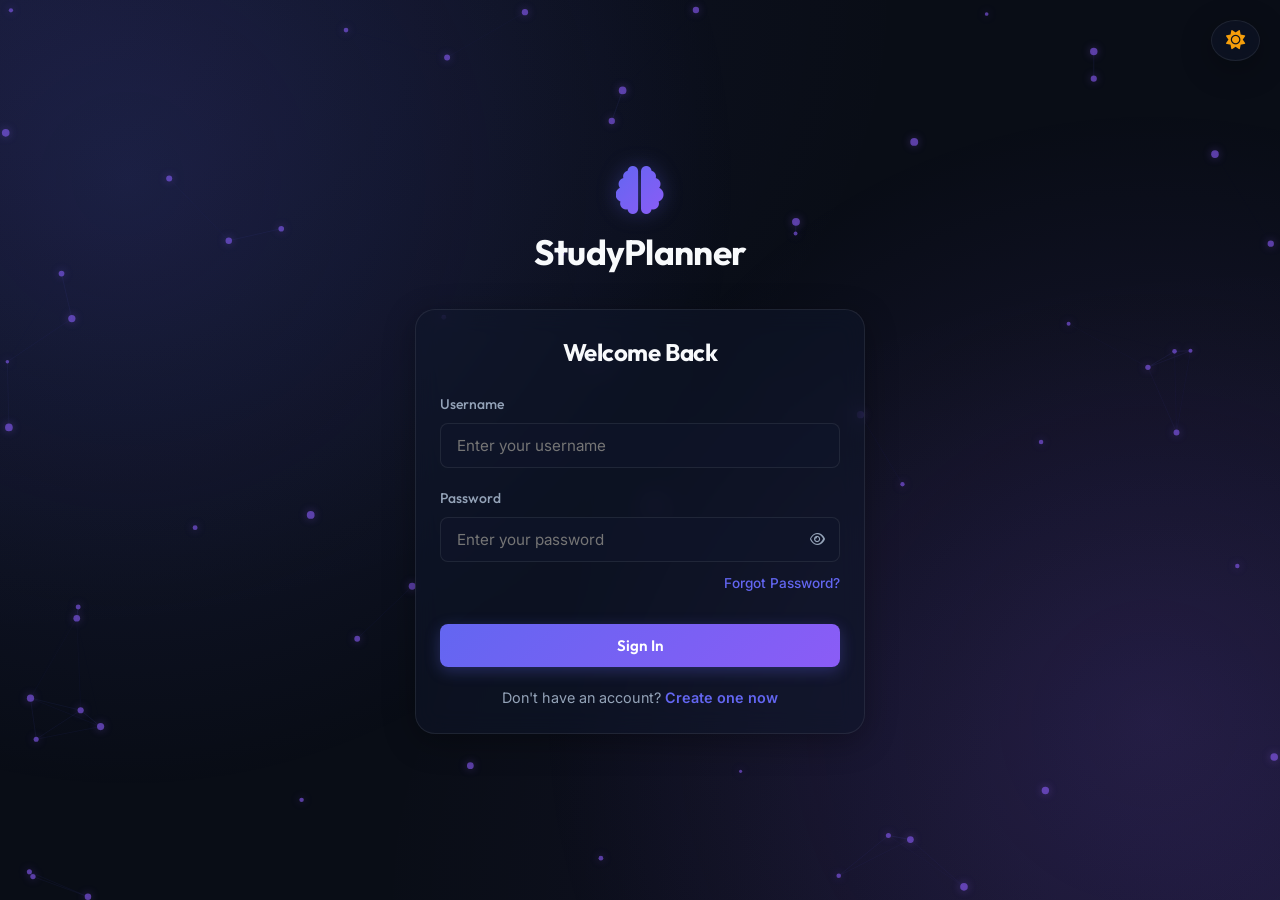
==== frontend/login.html @ 648e62f3 "Initial commit: Smart Study Planner Full-Stack App" ====
<!DOCTYPE html>
<html lang="en">
<head>
    <meta charset="UTF-8">
    <meta name="viewport" content="width=device-width, initial-scale=1.0">
    <title>Sign In - Smart Study Planner</title>
    <!-- Icons -->
    <link rel="stylesheet" href="https://cdnjs.cloudflare.com/ajax/libs/font-awesome/6.4.0/css/all.min.css">
    <!-- Stylesheets -->
    <link rel="stylesheet" href="css/global.css?v=1.2">
    <link rel="stylesheet" href="css/auth.css?v=1.2">
    <link rel="stylesheet" href="css/responsive.css?v=1.2">
    <script src="js/theme.js"></script>
</head>
<body style="position: relative;">
    
    <!-- Floating Theme Toggle -->
    <div style="position: absolute; top: 20px; right: 20px; z-index: 100;">
        <button onclick="toggleTheme()" class="glass-panel" title="Toggle Theme" style="padding: 10px 14px; border-radius: 50%; color: var(--text-secondary); font-size: 1.2rem; display: flex; align-items: center; justify-content: center;">
            <i class="fas fa-sun theme-toggle-icon"></i>
        </button>
    </div>
    
    <div class="auth-wrapper">
        <div class="auth-container">
            <!-- Brand -->
            <div class="auth-brand">
                <a href="index.html">
                    <i class="fas fa-brain"></i>
                    <h1>StudyPlanner</h1>
                </a>
            </div>

            <!-- Card Box -->
            <div class="glass-card auth-card">
                <h2 class="auth-title">Welcome Back</h2>
                
                <!-- Alert Notifications -->
                <div id="auth-alert" class="alert alert-danger">
                    <i class="fas fa-exclamation-circle"></i>
                    <span id="auth-alert-text">Error message here</span>
                </div>

                <!-- Form -->
                <form id="login-form" novalidate>
                    <div class="input-group">
                        <label for="username" class="input-label">Username</label>
                        <input type="text" id="username" class="input-field" placeholder="Enter your username" required>
                    </div>

                    <div class="input-group">
                        <label for="password" class="input-label">Password</label>
                        <div style="position: relative; display: flex; align-items: center; width: 100%;">
                            <input type="password" id="password" class="input-field" placeholder="Enter your password" required style="padding-right: 45px;">
                            <button type="button" id="toggle-password" style="position: absolute; right: 15px; background: none; border: none; color: var(--text-secondary); cursor: pointer; display: flex; align-items: center; justify-content: center; z-index: 10; padding: 0;">
                                <i class="far fa-eye" id="password-eye-icon"></i>
                            </button>
                        </div>
                    </div>

                    <div style="text-align: right; margin-top: -12px; margin-bottom: 20px;">
                        <a href="#" id="forgot-password-link" style="font-size: 0.85rem; color: var(--primary); font-weight: 500; text-decoration: none; transition: var(--transition-fast);" onmouseover="this.style.color='var(--secondary)'" onmouseout="this.style.color='var(--primary)'">Forgot Password?</a>
                    </div>

                    <button type="submit" class="btn-primary" style="width: 100%; margin-top: 10px;">Sign In</button>
                </form>

                <!-- Footer link -->
                <div class="auth-footer">
                    Don't have an account? <a href="register.html">Create one now</a>
                </div>
            </div>
        </div>
    </div>

    <!-- Forgot Password Modal Backdrop -->
    <div id="forgot-password-modal" style="display: none; position: fixed; top: 0; left: 0; width: 100%; height: 100%; background: rgba(15, 23, 42, 0.6); backdrop-filter: blur(8px); -webkit-backdrop-filter: blur(8px); z-index: 1000; align-items: center; justify-content: center; box-sizing: border-box; padding: 20px;">
        <!-- Modal Card -->
        <div class="glass-card" id="forgot-modal-card" style="width: 100%; max-width: 400px; padding: 30px; position: relative; border-radius: var(--radius-lg); box-sizing: border-box; transform: scale(0.9); transition: transform 0.3s ease-out; background: var(--glass-bg); border: 1px solid var(--glass-border); box-shadow: 0 8px 32px 0 var(--glass-shadow);">
            <!-- Close Button -->
            <button id="close-forgot-modal" type="button" style="position: absolute; top: 20px; right: 20px; background: none; border: none; color: var(--text-secondary); font-size: 1.2rem; cursor: pointer; display: flex; align-items: center; justify-content: center; width: 30px; height: 30px; border-radius: 50%; transition: background 0.2s;" onmouseover="this.style.background='rgba(255,255,255,0.05)'" onmouseout="this.style.background='none'">
                <i class="fas fa-times"></i>
            </button>
            <h3 style="font-size: 1.3rem; margin-bottom: 8px; font-family: var(--font-heading); color: var(--text-primary); margin-top: 0; display: flex; align-items: center; gap: 8px;">
                <i class="fas fa-key" style="color: var(--primary);"></i> Reset Password
            </h3>
            <p style="font-size: 0.88rem; color: var(--text-secondary); margin-bottom: 20px; line-height: 1.4; margin-top: 0;">Enter your registered details and a new password below to reset access.</p>
            
            <!-- Alert Box for Modal -->
            <div id="forgot-alert" class="alert alert-danger" style="display: none; padding: 12px 16px; border-radius: var(--radius-sm); font-size: 0.9rem; margin-bottom: 15px; align-items: center; gap: 10px;">
                <i class="fas fa-exclamation-circle"></i>
                <span id="forgot-alert-text">Error message here</span>
            </div>
            <div id="forgot-success" class="alert alert-success" style="display: none; padding: 12px 16px; border-radius: var(--radius-sm); font-size: 0.9rem; margin-bottom: 15px; align-items: center; gap: 10px;">
                <i class="fas fa-check-circle"></i>
                <span id="forgot-success-text">Success message here</span>
            </div>

            <!-- Forgot Form -->
            <form id="forgot-form" novalidate>
                <div class="input-group">
                    <label for="forgot-username" class="input-label">Username</label>
                    <input type="text" id="forgot-username" class="input-field" placeholder="Enter your username" required>
                </div>
                <div class="input-group">
                    <label for="forgot-email" class="input-label">Email Address</label>
                    <input type="email" id="forgot-email" class="input-field" placeholder="Enter your email" required>
                </div>
                <div class="input-group">
                    <label for="forgot-new-password" class="input-label">New Password</label>
                    <div style="position: relative; display: flex; align-items: center; width: 100%;">
                        <input type="password" id="forgot-new-password" class="input-field" placeholder="Enter new password" required style="padding-right: 45px;">
                        <button type="button" id="toggle-forgot-password" style="position: absolute; right: 15px; background: none; border: none; color: var(--text-secondary); cursor: pointer; display: flex; align-items: center; justify-content: center; z-index: 10; padding: 0;">
                            <i class="far fa-eye" id="forgot-password-eye-icon"></i>
                        </button>
                    </div>
                </div>
                <button type="submit" class="btn-primary" style="width: 100%; margin-top: 15px; height: 46px; display: flex; align-items: center; justify-content: center; gap: 8px;">
                    <i class="fas fa-cog fa-spin" id="forgot-spinner" style="display: none;"></i>
                    <span>Reset Password</span>
                </button>
            </form>
        </div>
    </div>

    <!-- Scripts -->
    <script src="js/api.js"></script>
    <script src="js/auth.js"></script>
    <script src="js/validation.js"></script>
    <script src="js/particles.js"></script>
</body>
</html>
---- frontend/css/global.css ----
/* Smart Study Planner - Global Styles & Design System */
@import url('https://fonts.googleapis.com/css2?family=Outfit:wght@300;400;500;600;700;800&family=Inter:wght@300;400;500;600;700&display=swap');

:root {
    /* Color Palette */
    --bg-dark: #090d16;
    --bg-dark-900: #0f172a;
    --bg-dark-950: #020617;
    --text-primary: #f8fafc;
    --text-secondary: #94a3b8;
    --text-muted: #64748b;
    
    --profile-banner: linear-gradient(135deg, rgba(99, 102, 241, 0.25) 0%, rgba(139, 92, 246, 0.25) 50%, rgba(217, 70, 239, 0.2) 100%);
    --grid-color: rgba(255, 255, 255, 0.035);
    
    --primary: #6366f1;
    --primary-glow: rgba(99, 102, 241, 0.15);
    --secondary: #8b5cf6;
    --secondary-glow: rgba(139, 92, 246, 0.15);
    
    --success: #10b981;
    --success-glow: rgba(16, 185, 129, 0.15);
    --warning: #f59e0b;
    --warning-glow: rgba(245, 158, 11, 0.15);
    --danger: #f43f5e;
    --danger-glow: rgba(244, 63, 94, 0.15);
    --info: #06b6d4;
    --info-glow: rgba(6, 182, 212, 0.15);

    /* Glassmorphism Styles */
    --glass-bg: rgba(15, 23, 42, 0.55);
    --glass-border: rgba(255, 255, 255, 0.08);
    --glass-shadow: rgba(0, 0, 0, 0.3);
    
    /* System Globals */
    --font-heading: 'Outfit', sans-serif;
    --font-body: 'Inter', sans-serif;
    --radius-sm: 8px;
    --radius-md: 12px;
    --radius-lg: 20px;
    --radius-xl: 30px;
    
    --transition-fast: 0.2s ease;
    --transition-normal: 0.3s ease;
    --transition-slow: 0.5s ease;
    
    --sidebar-width: 260px;
    --navbar-height: 70px;
}

/* Base Resets */
* {
    margin: 0;
    padding: 0;
    box-sizing: border-box;
    outline: none;
}

body {
    background-color: var(--bg-dark);
    background-image: 
        radial-gradient(at 0% 0%, rgba(99, 102, 241, 0.1) 0px, transparent 50%),
        radial-gradient(at 100% 100%, rgba(139, 92, 246, 0.1) 0px, transparent 50%);
    color: var(--text-primary);
    font-family: var(--font-body);
    min-height: 100vh;
    overflow-x: hidden;
    line-height: 1.5;
}

h1, h2, h3, h4, h5, h6 {
    font-family: var(--font-heading);
    font-weight: 700;
    letter-spacing: -0.02em;
    color: var(--text-primary);
}

a {
    color: inherit;
    text-decoration: none;
    transition: var(--transition-fast);
}

button {
    cursor: pointer;
    font-family: var(--font-heading);
    border: none;
    background: none;
    transition: var(--transition-fast);
}

/* Glass Card Utility */
.glass-panel {
    background: var(--glass-bg);
    border: 1px solid var(--glass-border);
    backdrop-filter: blur(12px);
    -webkit-backdrop-filter: blur(12px);
    box-shadow: 0 8px 32px 0 var(--glass-shadow);
    border-radius: var(--radius-md);
}

.glass-card {
    background: var(--glass-bg);
    border: 1px solid var(--glass-border);
    backdrop-filter: blur(12px);
    -webkit-backdrop-filter: blur(12px);
    box-shadow: 0 8px 32px 0 var(--glass-shadow);
    border-radius: var(--radius-lg);
    padding: 24px;
    transition: transform var(--transition-fast), border-color var(--transition-fast), box-shadow var(--transition-fast);
}

.glass-card:hover {
    transform: translateY(-4px);
    border-color: rgba(255, 255, 255, 0.15);
    box-shadow: 0 12px 40px 0 rgba(0, 0, 0, 0.4);
}

/* Text Gradients */
.text-gradient-primary {
    background: linear-gradient(135deg, var(--primary), var(--secondary));
    -webkit-background-clip: text;
    -webkit-text-fill-color: transparent;
}

.text-gradient-cyan {
    background: linear-gradient(135deg, var(--info), var(--primary));
    -webkit-background-clip: text;
    -webkit-text-fill-color: transparent;
}

/* Inputs & Form Fields */
.input-group {
    margin-bottom: 20px;
    position: relative;
}

.input-label {
    display: block;
    margin-bottom: 8px;
    font-size: 0.875rem;
    font-weight: 500;
    color: var(--text-secondary);
    font-family: var(--font-heading);
}

.input-field {
    width: 100%;
    padding: 12px 16px;
    background: rgba(15, 23, 42, 0.6);
    border: 1px solid var(--glass-border);
    border-radius: var(--radius-sm);
    color: var(--text-primary);
    font-family: var(--font-body);
    font-size: 0.95rem;
    transition: var(--transition-fast);
}

.input-field:focus {
    border-color: var(--primary);
    box-shadow: 0 0 0 3px var(--primary-glow);
    background: rgba(15, 23, 42, 0.8);
}

select.input-field option {
    background-color: var(--bg-dark-900);
    color: var(--text-primary);
}


/* Premium Buttons */
.btn-primary {
    background: linear-gradient(135deg, var(--primary), var(--secondary));
    color: white;
    padding: 12px 24px;
    border-radius: var(--radius-sm);
    font-weight: 600;
    font-size: 0.95rem;
    box-shadow: 0 4px 15px rgba(99, 102, 241, 0.3);
}

.btn-primary:hover {
    transform: translateY(-2px);
    box-shadow: 0 6px 20px rgba(99, 102, 241, 0.4);
}

.btn-primary:active {
    transform: translateY(0);
}

.btn-secondary {
    background: rgba(255, 255, 255, 0.05);
    border: 1px solid var(--glass-border);
    color: var(--text-primary);
    padding: 12px 24px;
    border-radius: var(--radius-sm);
    font-weight: 600;
    font-size: 0.95rem;
}

.btn-secondary:hover {
    background: rgba(255, 255, 255, 0.1);
    border-color: rgba(255, 255, 255, 0.2);
}

/* Scrollbar Customization */
::-webkit-scrollbar {
    width: 8px;
    height: 8px;
}

::-webkit-scrollbar-track {
    background: var(--bg-dark);
}

::-webkit-scrollbar-thumb {
    background: rgba(255, 255, 255, 0.1);
    border-radius: var(--radius-sm);
}

::-webkit-scrollbar-thumb:hover {
    background: rgba(255, 255, 255, 0.2);
}

/* Structural Skeletons */
.app-container {
    display: flex;
    min-height: 100vh;
}

.main-content {
    flex: 1;
    margin-left: var(--sidebar-width);
    padding: 30px;
    padding-top: calc(var(--navbar-height) + 20px);
    transition: margin var(--transition-normal);
    display: flex;
    flex-direction: column;
    min-height: 100vh;
    box-sizing: border-box;
}

#footer-placeholder {
    margin-top: auto;
    width: 100%;
}

/* Badge System */
.badge {
    display: inline-flex;
    align-items: center;
    padding: 4px 10px;
    font-size: 0.75rem;
    font-weight: 600;
    border-radius: 9999px;
    font-family: var(--font-heading);
}

.badge-easy {
    background-color: var(--success-glow);
    color: var(--success);
    border: 1px solid rgba(16, 185, 129, 0.3);
}

.badge-medium {
    background-color: var(--warning-glow);
    color: var(--warning);
    border: 1px solid rgba(245, 158, 11, 0.3);
}

.badge-hard {
    background-color: var(--danger-glow);
    color: var(--danger);
    border: 1px solid rgba(244, 63, 94, 0.3);
}

/* Light Theme Variables & Component Rules */
body.light-theme {
    background-color: #f1f5f9;
    background-image: 
        radial-gradient(at 0% 0%, rgba(99, 102, 241, 0.04) 0px, transparent 50%),
        radial-gradient(at 100% 100%, rgba(139, 92, 246, 0.04) 0px, transparent 50%);

    --bg-dark: #f1f5f9;
    --bg-dark-900: #e2e8f0;
    --bg-dark-950: #cbd5e1;

    --text-primary: #0f172a;
    --text-secondary: #475569;
    --text-muted: #64748b;

    --glass-bg: rgba(255, 255, 255, 0.7);
    --glass-border: rgba(15, 23, 42, 0.08);
    --glass-shadow: rgba(15, 23, 42, 0.05);

    --profile-banner: linear-gradient(135deg, rgba(99, 102, 241, 0.08) 0%, rgba(139, 92, 246, 0.08) 50%, rgba(217, 70, 239, 0.06) 100%);
    --grid-color: rgba(99, 102, 241, 0.05);
}

body.light-theme .input-field {
    background: rgba(255, 255, 255, 0.85);
    border: 1px solid rgba(15, 23, 42, 0.12);
    color: #0f172a;
}

body.light-theme .input-field:focus {
    background: #ffffff;
    border-color: var(--primary);
}

body.light-theme ::-webkit-scrollbar-track {
    background: #f1f5f9;
}

body.light-theme ::-webkit-scrollbar-thumb {
    background: rgba(15, 23, 42, 0.15);
}

body.light-theme ::-webkit-scrollbar-thumb:hover {
    background: rgba(15, 23, 42, 0.25);
}

/* Page Title Header responsive styling */
.page-title-header {
    margin-bottom: 30px;
}

.page-title-header h1 {
    font-size: 2.2rem;
    font-weight: 800;
    margin-bottom: 4px;
    color: var(--text-primary);
}

.page-title-header p {
    color: var(--text-secondary);
    font-size: 1rem;
}

@media (max-width: 768px) {
    .page-title-header h1 {
        font-size: 1.8rem;
    }
    .page-title-header p {
        font-size: 0.9rem;
    }
}

/* Global Alert Boxes */
.alert {
    padding: 14px 20px;
    border-radius: var(--radius-md);
    margin-bottom: 20px;
    font-size: 0.95rem;
    font-weight: 500;
    display: none;
    align-items: center;
    gap: 12px;
    border-left: 4px solid transparent;
    backdrop-filter: blur(8px);
    -webkit-backdrop-filter: blur(8px);
    box-shadow: 0 4px 12px rgba(0, 0, 0, 0.15);
    animation: slideDown 0.3s cubic-bezier(0.16, 1, 0.3, 1);
}

.alert i {
    font-size: 1.15rem;
    flex-shrink: 0;
}

.alert-danger {
    background-color: rgba(244, 63, 94, 0.12);
    color: #ff4d6d;
    border: 1px solid rgba(244, 63, 94, 0.2);
    border-left-color: var(--danger);
}

.alert-success {
    background-color: rgba(16, 185, 129, 0.12);
    color: #10b981;
    border: 1px solid rgba(16, 185, 129, 0.2);
    border-left-color: var(--success);
}

@keyframes slideDown {
    from {
        opacity: 0;
        transform: translateY(-10px);
    }
    to {
        opacity: 1;
        transform: translateY(0);
    }
}
---- frontend/css/auth.css ----
/* Auth & Registration Styling */
.auth-wrapper {
    min-height: 100vh;
    display: flex;
    justify-content: center;
    align-items: center;
    padding: 20px;
    background: radial-gradient(circle at 10% 20%, rgba(99, 102, 241, 0.15) 0%, transparent 45%),
                radial-gradient(circle at 90% 80%, rgba(139, 92, 246, 0.15) 0%, transparent 45%);
}

.auth-container {
    width: 100%;
    max-width: 450px;
    animation: fadeIn 0.6s ease-out;
}

.auth-brand {
    text-align: center;
    margin-bottom: 30px;
}

.auth-brand i {
    font-size: 3rem;
    margin-bottom: 12px;
    background: linear-gradient(135deg, var(--primary), var(--secondary));
    -webkit-background-clip: text;
    -webkit-text-fill-color: transparent;
    filter: drop-shadow(0 0 10px rgba(99, 102, 241, 0.3));
}

.auth-brand h1 {
    font-size: 2.2rem;
    margin-bottom: 6px;
}

.auth-brand p {
    color: var(--text-secondary);
    font-size: 0.95rem;
}

.auth-card {
    border-radius: var(--radius-lg);
}

.auth-title {
    font-size: 1.5rem;
    margin-bottom: 24px;
    text-align: center;
}

.auth-footer {
    text-align: center;
    margin-top: 20px;
    color: var(--text-secondary);
    font-size: 0.9rem;
}

.auth-footer a {
    color: var(--primary);
    font-weight: 600;
}

.auth-footer a:hover {
    text-decoration: underline;
    color: var(--secondary);
}



/* Welcome Page (index.html) */
.welcome-container {
    max-width: 900px;
    text-align: center;
    padding: 40px;
    animation: fadeIn 0.8s ease-out;
}

.welcome-logo i {
    font-size: 5rem;
    background: linear-gradient(135deg, var(--primary), var(--secondary));
    -webkit-background-clip: text;
    -webkit-text-fill-color: transparent;
    margin-bottom: 20px;
    filter: drop-shadow(0 0 20px rgba(99, 102, 241, 0.4));
}

.welcome-title {
    font-size: 3.5rem;
    line-height: 1.1;
    margin-bottom: 16px;
    font-weight: 800;
}

.welcome-subtitle {
    color: var(--text-secondary);
    font-size: 1.25rem;
    max-width: 600px;
    margin: 0 auto 36px auto;
}

.welcome-actions {
    display: flex;
    justify-content: center;
    gap: 16px;
    margin-bottom: 50px;
}

.welcome-features {
    display: grid;
    grid-template-columns: repeat(3, 1fr);
    gap: 20px;
    text-align: left;
}

.feature-card {
    background: rgba(255, 255, 255, 0.02);
    border: 1px solid var(--glass-border);
    border-radius: var(--radius-md);
    padding: 24px;
}

.feature-card i {
    font-size: 1.8rem;
    color: var(--info);
    margin-bottom: 12px;
}

.feature-card h3 {
    margin-bottom: 8px;
    font-size: 1.2rem;
}

.feature-card p {
    color: var(--text-secondary);
    font-size: 0.875rem;
}

/* Animations */
@keyframes fadeIn {
    from { opacity: 0; transform: translateY(15px); }
    to { opacity: 1; transform: translateY(0); }
}

@keyframes slideDown {
    from { opacity: 0; transform: translateY(-10px); }
    to { opacity: 1; transform: translateY(0); }
}
---- frontend/css/responsive.css ----
/* Responsiveness Override Rules */

/* 1. Large Screen adjustments (up to 1200px) */
@media (max-width: 1200px) {
    .dashboard-grid {
        grid-template-columns: repeat(2, 1fr);
    }
}

/* 2. Tablet Screens (up to 992px) */
@media (max-width: 992px) {
    :root {
        --sidebar-width: 0px !important; /* Force reset main margin calculation */
    }

    .main-content {
        margin-left: 0 !important;
        padding: 20px;
        padding-top: calc(var(--navbar-height) + 15px);
    }

    /* Standard sliding drawer sidebar for tablets/mobiles */
    .sidebar-container {
        width: 260px !important;
        transform: translateX(-100%) !important;
        box-shadow: 0 0 35px rgba(0, 0, 0, 0.6) !important;
        transition: transform var(--transition-normal) !important;
    }

    .sidebar-active .sidebar-container {
        transform: translateX(0) !important;
    }

    .sidebar-overlay {
        display: none;
        position: fixed;
        top: 0;
        left: 0;
        width: 100vw;
        height: 100vh;
        background: rgba(2, 6, 23, 0.65);
        backdrop-filter: blur(6px);
        -webkit-backdrop-filter: blur(6px);
        z-index: 999;
    }

    .sidebar-active .sidebar-overlay {
        display: block;
    }

    .analytics-grid,
    .subjects-layout,
    .tasks-layout,
    .profile-layout {
        grid-template-columns: 1fr;
        gap: 20px;
    }

    .chart-card {
        height: 340px;
    }
}

/* 3. Small Mobile Devices (up to 768px) */
@media (max-width: 768px) {
    /* Hide spacious date widget in navbar on narrow screens */
    #navbar-date-widget {
        display: none !important;
    }

    .dashboard-grid {
        grid-template-columns: 1fr;
        gap: 15px;
    }

    .subjects-grid {
        grid-template-columns: 1fr;
    }

    .generator-form {
        grid-template-columns: 1fr;
        gap: 15px;
    }

    .form-row {
        grid-template-columns: 1fr;
        gap: 15px;
    }

    .welcome-title {
        font-size: 2.2rem;
    }

    .welcome-subtitle {
        font-size: 1rem;
    }

    .welcome-actions {
        flex-direction: column;
        align-items: stretch;
    }

    .welcome-features {
        grid-template-columns: 1fr;
    }
    
    /* Timetable & Planner Wrap */
    .planner-header {
        flex-direction: column;
        align-items: flex-start;
        gap: 15px;
    }
    
    .planner-header .date-controls {
        width: 100%;
        justify-content: space-between;
    }
    
    .timeline-hour-row {
        grid-template-columns: 70px 1fr;
        gap: 12px;
    }
    
    .time-label {
        font-size: 0.95rem;
    }

    .slot-card {
        padding: 12px 16px !important;
    }

    .slot-title {
        font-size: 0.95rem;
    }

    .slot-meta {
        flex-wrap: wrap;
        gap: 6px 10px;
    }

    /* Tasks Checklist Wrap */
    .tasks-controls {
        flex-direction: column;
        align-items: flex-start;
        gap: 15px;
    }

    .task-item-row {
        flex-direction: column;
        align-items: flex-start;
        gap: 12px;
        padding: 16px !important;
    }

    .task-main-details {
        width: 100%;
    }

    .task-info-badges {
        width: 100%;
        flex-wrap: wrap;
        gap: 8px 12px;
        padding-left: 36px; /* Align with task title description */
    }

    .task-action-btns {
        width: 100%;
        justify-content: flex-end;
        border-top: 1px solid var(--glass-border);
        padding-top: 10px;
        margin-left: 0 !important;
    }
}
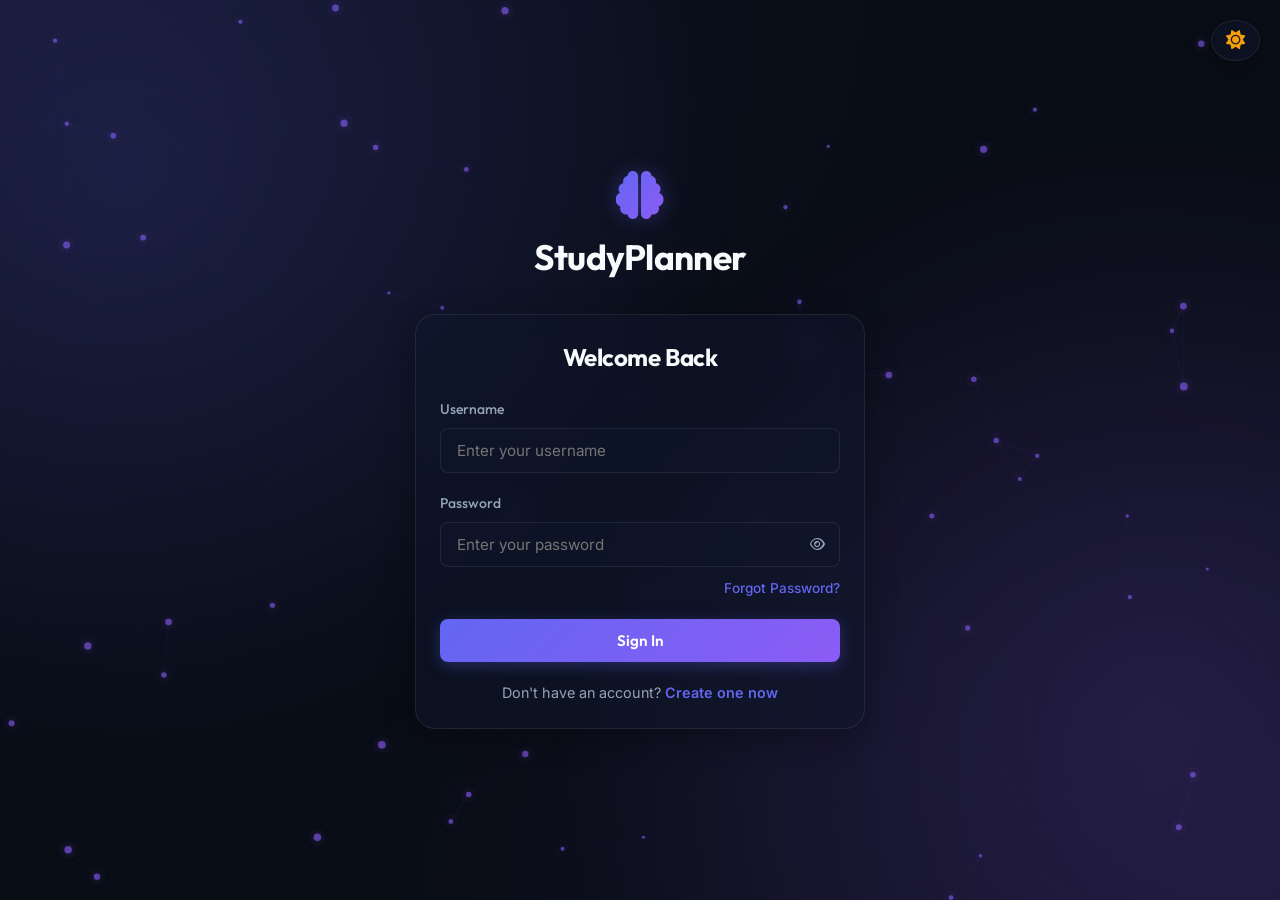
==== commit 552727a3: "feat: add spinner and cold-start feedback message to auth forms" ====
--- a/frontend/login.html
+++ b/frontend/login.html
@@ -62,7 +62,10 @@
                         <a href="#" id="forgot-password-link" style="font-size: 0.85rem; color: var(--primary); font-weight: 500; text-decoration: none; transition: var(--transition-fast);" onmouseover="this.style.color='var(--secondary)'" onmouseout="this.style.color='var(--primary)'">Forgot Password?</a>
                     </div>
 
-                    <button type="submit" class="btn-primary" style="width: 100%; margin-top: 10px;">Sign In</button>
+                    <button type="submit" id="login-submit-btn" class="btn-primary" style="width: 100%; margin-top: 10px; display: flex; align-items: center; justify-content: center; gap: 8px;">
+                        <i class="fas fa-spinner fa-spin" id="login-spinner" style="display: none;"></i>
+                        <span id="login-btn-text">Sign In</span>
+                    </button>
                 </form>
 
                 <!-- Footer link -->
